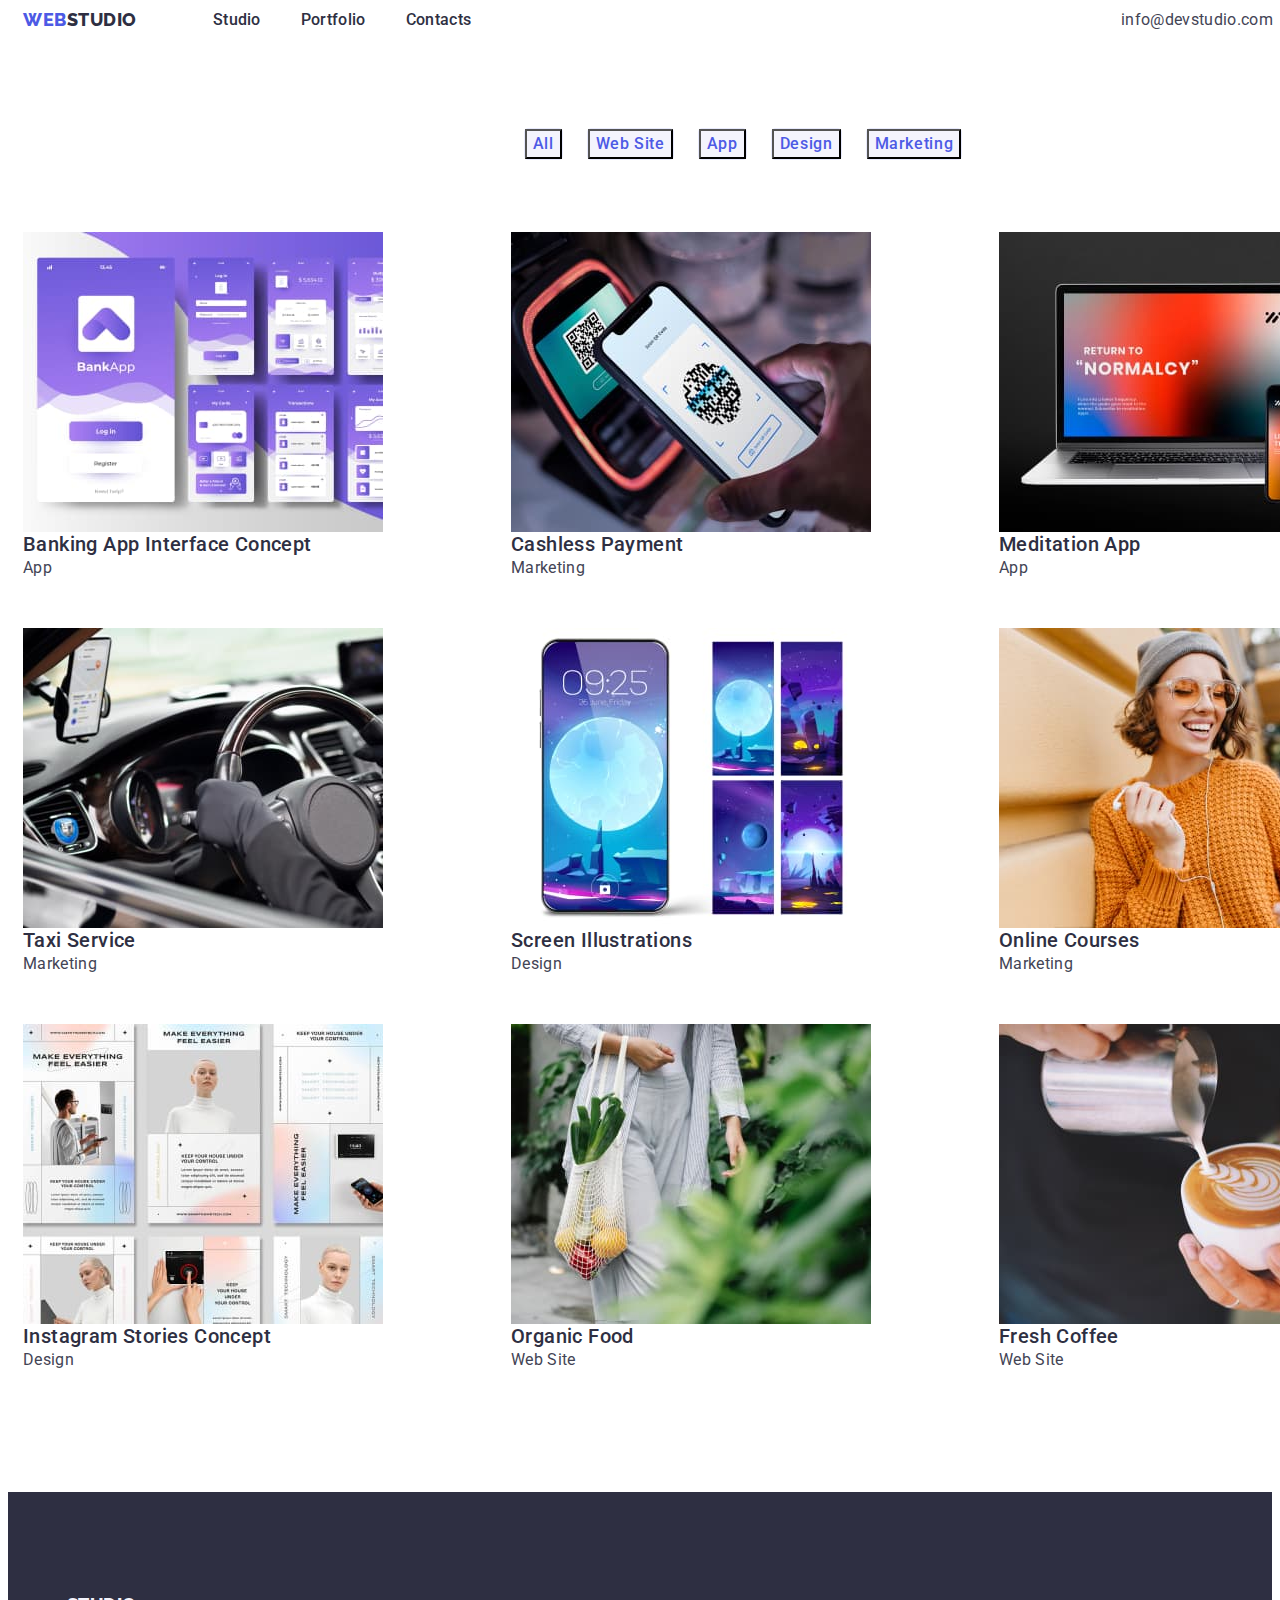
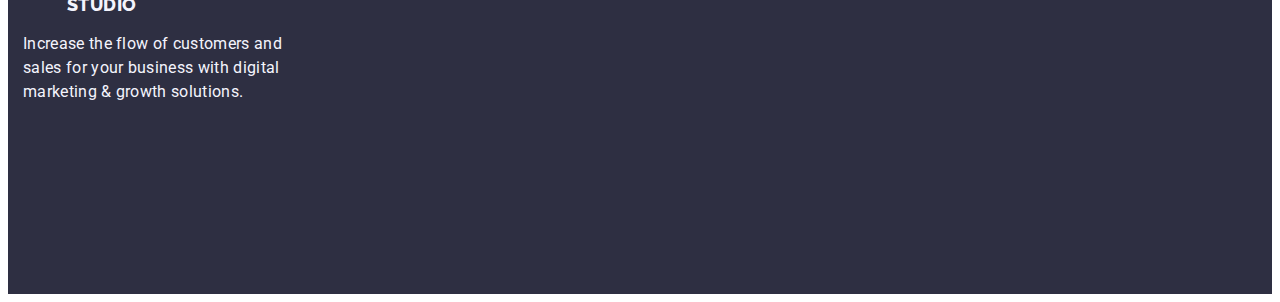
==== portfolio.html @ 1b8e26da "hw-3" ====
<!DOCTYPE html>
<html lang="en">
<head>
    <meta charset="UTF-8">
    <meta http-equiv="X-UA-Compatible" content="IE=edge">
    <meta name="viewport" content="width=device-width, initial-scale=1.0">
    <title>Document</title>
    <link rel="preconnect" href="https://fonts.googleapis.com">
<link rel="preconnect" href="https://fonts.gstatic.com" crossorigin>
<link href="https://fonts.googleapis.com/css2?family=Raleway:wght@800&family=Roboto:wght@400;500;700&display=swap" rel="stylesheet">
<link rel="stylesheet" href="https://cdnjs.cloudflare.com/ajax/libs/modern-normalize/2.0.0/modern-normalize.min.css" integrity="sha512-4xo8blKMVCiXpTaLzQSLSw3KFOVPWhm/TRtuPVc4WG6kUgjH6J03IBuG7JZPkcWMxJ5huwaBpOpnwYElP/m6wg==" crossorigin="anonymous" referrerpolicy="no-referrer" />

    <link rel="stylesheet" href="./css/style.css">
    
</head>

<body>
    <header class="header">
        <div class="container header-container">
        <nav class="header-nav list">
        <a class="logo-web link header-logo" href="./index.html">Web <span class="logo-studio link">Studio</span></a>
        <ul class="nav-list list link">
            <li><a class="header-link link" href="./index.html">Studio</a></li>
            <li><a class="header-link link" href="./portfolio.html">Portfolio</a></li>
            <li><a class="header-link link" href="">Contacts</a></li>
        </ul>
    </nav>
        <address class="header-adress">
            <ul class="adress-list list">
           <li> <a class="adress-item link" href="mailto:info@devstudio.com" target="_blank">info@devstudio.com</a> </li> 
           <li> <a class="adress-item link" href="tel:+110001111111">+11 (000) 111-11-11</a> </li>
        </ul>
        </address>
    </div>
    </header>
    <main>
        <section class="hero-portfolio list">
            <div class="container">
            <h1 hidden>Our App</h1>
          <ul class="btn-list list">
            <li class="btn-item">
                <button type="button" class="btn-panel">All</button>
            </li>
            <li class="btn-item">
                <button type="button" class="btn-panel">Web Site</button>
            </li>
            <li class="btn-item">
                <button type="button" class="btn-panel">App</button>
            </li>
            <li class="btn-item">
                <button type="button" class="btn-panel">Design</button>
            </li>
            <li class="btn-item">
                <button type="button" class="btn-panel">Marketing</button>
            </li>
          </ul>
          <ul class="image-list list">
            <li class="image-item list link"> <a href="" class="panel-list link"><img src="./images/1img.jpg" alt="banking-app" width="360" height="300" > <h2 class="image-title">Banking App Interface Concept</h2><p class="imge-paragraph">App</p></a>     
            </li>
            <li class="image-item list link"> <a href="" class="panel-list link"><img src="./images/2img.jpg" alt="cashless-payment" width="360" height="300"><h2 class="image-title">Cashless Payment</h2><p class="imge-paragraph">Marketing</p></a>

            </li>
            <li class="image-item list">  <a href="" class="panel-list link"><img src="./images/3img.jpg" alt="meditation-app" width="360" height="300"><h2 class="image-title">Meditation App</h2><p class="imge-paragraph">App</p></a>

            </li>
            <li class="image-item list"> <a href="" class="panel-list link"><img src="./images/4img.jpg" alt="taxi-service" width="360" height="300"><h2 class="image-title">Taxi Service</h2><p class="imge-paragraph">Marketing</p></a>
                  
            </li>
            <li class="image-item list"> <a href="" class="panel-list link"><img src="./images/5img.jpg" alt="screen-ilustration" width="360" height="300"><h2 class="image-title">Screen Illustrations</h2><p class="imge-paragraph">Design</p></a>
                
            </li>
            <li class="image-item list"> <a href="" class="panel-list link"><img src="./images/6img.jpg" alt="online-courses" width="360" height="300"><h2 class="image-title">Online Courses</h2><p class="imge-paragraph">Marketing</p></a>
               
            </li>
            <li class="image-item list"> <a href="" class="panel-list link"><img src="./images/7img.jpg" alt="instagram-stories" width="360" height="300"><h2 class="image-title">Instagram Stories Concept</h2><p class="imge-paragraph">Design</p></a>
                
            </li>
            <li class="image-item list"> <a href="" class="panel-list link"><img src="./images/8img.jpg" alt="organic-food" width="360" height="300"><h2 class="image-title">Organic Food</h2><p class="imge-paragraph">Web Site</p></a>
                 
            </li>
            <li class="image-item list"> <a href="" class="panel-list link"><img src="./images/9img.jpg" alt="fresh-coffee" width="360" height="300"><h2 class="image-title">Fresh Coffee</h2><p class="imge-paragraph">Web Site</p></a>
                
            </li>
          </ul>
        </div>
        </section>
    </main>
    <footer class="footer">
        <div class="container"> 
        <a class="footer-logo-web link" href="./index.html">Web <span class="footer-logo-studio link">Studio</span></a>
        <p class="footer-text">Increase the flow of customers and sales for your business with digital marketing & growth solutions.</p>
    </div>
    </footer>
</body>
</html>
---- css/style.css ----
:root {
    --title-color: #2E2F42;
    --paragraph-color: #434455;
    --btn-: pointer;
    --btn-color: #4d5ae5;
    --hover-color: #404bbf;
    --background-title-color: #F4F4F;
    --background-color: #FFFFFF;
    --text-color: #f4f4fd;
}

*{
    box-sizing: border-box  ;
}

body {
    font-family: 'Roboto',  sans-serif;
    color: var(--paragraph-color);
    background-color: var(--background-color);
}

.link {
    text-decoration: none;
}
 
.list {
    list-style: none;
}

.container {
    width: 1470px;
    padding-left: 15px;
    padding-right: 15px;
    margin: 0 auto;
}

p, h1, h2, h3, h4, h5, h6 {
    margin: 0;
}

ul, ol {
    margin: 0;
    padding: 0;
}

img {
    display: block;
}

       /*------logo-------*/
.logo-web {
    font-family: 'Raleway', sans-serif;
font-style: normal;
font-weight: 800;
font-size: 18px;
line-height: 1.17;
display: flex;
align-items: center;
letter-spacing: 0.03em;
text-transform: uppercase;
color: var(--btn-color);
}


.logo-studio {
    font-family: 'Raleway', sans-serif;
font-style: normal;
font-weight: 800;
font-size: 18px;
line-height: 1.17;
display: flex;
align-items: center;
letter-spacing: 0.03em;
text-transform: uppercase;
color: var(--title-color);
}
     
/*-----------------navigation------------*/
.header-container{
   display: flex;
   align-items: center;
}

.header-logo{
    margin-right: 76px;
}


.header-nav {
   display: flex;
   align-items: center;
}

.header-link:hover {
    color: var(--hover-color);
}

.header-link:focus {
    color: var(--hover-color);
}

.nav-list {
    display: flex;
    gap: 40px;
}

.header-link {
    font-weight: 500;
font-size: 16px;
line-height: 1.5;
letter-spacing: 0.02em;
color: var(--title-color);
}

.header-adress {
    margin-left: auto;
    font-style: normal
    
}

.adress-list {
    display: flex;
    gap: 40px;
}

.adress-item {
    font-family: 'Roboto';
    font-style: normal;
    font-size: 16px;
    line-height: 1.5;
    letter-spacing: 0.02em;
    color: var(--paragraph-color);
}

.adress-item:hover {
    color: var(--hover-color);
}

.adress-item:focus {
    color: var(--hover-color);
}


/*--------------------------HERO----------------------*/
.hero {
    
}

.hero-container{
    display: flex;
}

.hero-wraper {
    background-color: var(--title-color);
    padding: 188px 472px;  
    flex-grow: 1;
    margin: 0 auto;
}

.hero-title {
    font-size: 56px;
line-height: 1.07;
letter-spacing: 0.02em;
text-align: center;
color: var(--background-color);
margin-bottom: 48px;
}

.hero-btn {
    font-family: 'Roboto', sans-serif;
font-style: normal;
font-weight: 500;
font-size: 16px;
line-height: 1.5;
align-items: center;
letter-spacing: 0.04em;
color: var(--background-color);
background-color: var(--btn-color);
cursor: pointer;
}

.hero-btn:hover {
    background-color: var(--hover-color);
}

.hero-btn:focus {
    background-color: var(--hover-color);  
}

/*--------------------About---------------------------*/
.about {
    padding-top: 120px  ;
}

.about-container{
    display: flex;
}

.about-list {
    display: flex;
    gap: 24px;
}

.about-item {
    
}

.about-title {
    font-weight: 500;
font-size: 20px;
line-height: 1.2;
letter-spacing: 0.02em;
color: var(--title-color);
}

.about-paragraph {
    font-size: 16px;
line-height: 1.5;
letter-spacing: 0.02em;
color: var(--paragraph-color);
max-width: 264px;
}
/*--------------------Info---------------------------*/
.info {
   padding-bottom: 120px;
}

.info-container {
}

.info-title {
    font-size: 36px;
line-height: 1.11;
text-align: center;
letter-spacing: 0.02em;
text-transform: capitalize;
color: var(--title-color);
margin-top: 120px;
}

.info-list {
    display: flex;
    gap: 24px;
    justify-content: center;
}

.info-item {
   margin-top: 72px;
    width: calc((100% - 48px) / 3);
}
/*--------------------Team---------------------------*/
.team {
   background-color: var(--background-color);
   padding-top:120px;
   padding-bottom: 120px;
}

.team-title {
    font-size: 36px;
line-height: 1.11;
text-align: center;
letter-spacing: 0.02em;
text-transform: capitalize;
color: var(--title-color);
margin-bottom: 72px;
}

.team-card {

}

.team-list {
    display: flex;
    gap: 24px;
    justify-content: center;
}

.team-item {
    background-color: var(--background-color);
    margin-top: 72px;
    width: calc((100% - 72px) / 4);
}

.team-name {
    font-weight: 500;
font-size: 20px;
line-height: 1.2;
letter-spacing: 0.02em;
color: var(--title-color);
}

.team-profesion {
    font-size: 16px;
line-height: 1.5;
letter-spacing: 0.02em;
color: var(--paragraph-color);
}

/*--------------------footer---------------------------*/
.footer {
    background: var(--title-color);
    padding-top: 101.5px;
    padding-bottom: 189.5px;
}

.footer-logo-web {
    font-family: 'Raleway', sans-serif;
font-style: normal;
font-weight: 800;
font-size: 18px;
line-height: 1.17;
display: flex;
align-items: center;
letter-spacing: 0.03em;
text-transform: uppercase;
color: var(--title-color);
}

.footer-logo-studio {
    font-family: 'Raleway', sans-serif;
font-style: normal;
font-weight: 800;
font-size: 18px;
line-height: 1.17;
display: flex;
align-items: center;
letter-spacing: 0.03em;
text-transform: uppercase;
color: var(--text-color);

}

.footer-text {
    font-size: 16px;
line-height: 1.5;
letter-spacing: 0.02em;
color: var(--text-color);
margin-top: 17.5px;
max-width: 264px;
}



/*-------Portfolio------------*/

.header-portfolio {
    font-weight: 500;
font-size: 16px;
line-height: 1.5;
letter-spacing: 0.02em;
color: var(--title-color);
}

.navigation-portfolio {
    list-style: none;
}





/*---------Btns--------*/


.hero-portfolio {
   list-style: none;
   padding-top: 96px;
   padding-bottom: 120px;
}

.btn-list {
    display: flex;
    justify-content: center;
    gap: 24px;
}

.btn-item {
    font-family: 'Roboto', sans-serif;
    font-style: normal;
    font-weight: 500;
    font-size: 16px;
    line-height: 1.5;
    display: flex;
    align-items: center;
    text-align: center;
    letter-spacing: 0.04em;
    color: var(--btn-color);
    cursor: pointer;
    border: 1px solid #E7E9FC;
    border-radius: 4px;
}

.btn-panel {
    font-family: 'Roboto', sans-serif;
    font-style: normal;
    font-weight: 500;
    font-size: 16px;
    line-height: 1.5;
    display: flex;
    align-items: center;
    text-align: center;
    letter-spacing: 0.04em;
    color: var(--btn-color);
    background-color:#F4F4FD;
    cursor: pointer;
}

.btn-panel:hover {
    color: var(--background-color);
    background-color:  #404BBF;
}

.btn-panel:focus {
    color: var(--background-color);
    background-color:  var(--hover-color); 
}

/*---------Images--------*/
.hero-image {
}

.image-list {
    display: flex;
    margin-top: 72px;
    list-style: none;
    flex-wrap: wrap;
    gap: 48px 24px ;
    justify-content: center;
}

.panel-list {
  
}

.link-image {
    text-decoration: none
}

.image-item {
    width: calc((100% - 48px) / 3);
    text-decoration: none
    
}

.image-title {
    font-weight: 500;
font-size: 20px;
line-height: 1.2;
letter-spacing: 0.02em;
color: var(--title-color);
}

.imge-paragraph {
    font-size: 16px;
line-height: 1.5;
letter-spacing: 0.02em;
color: var(--paragraph-color);
}
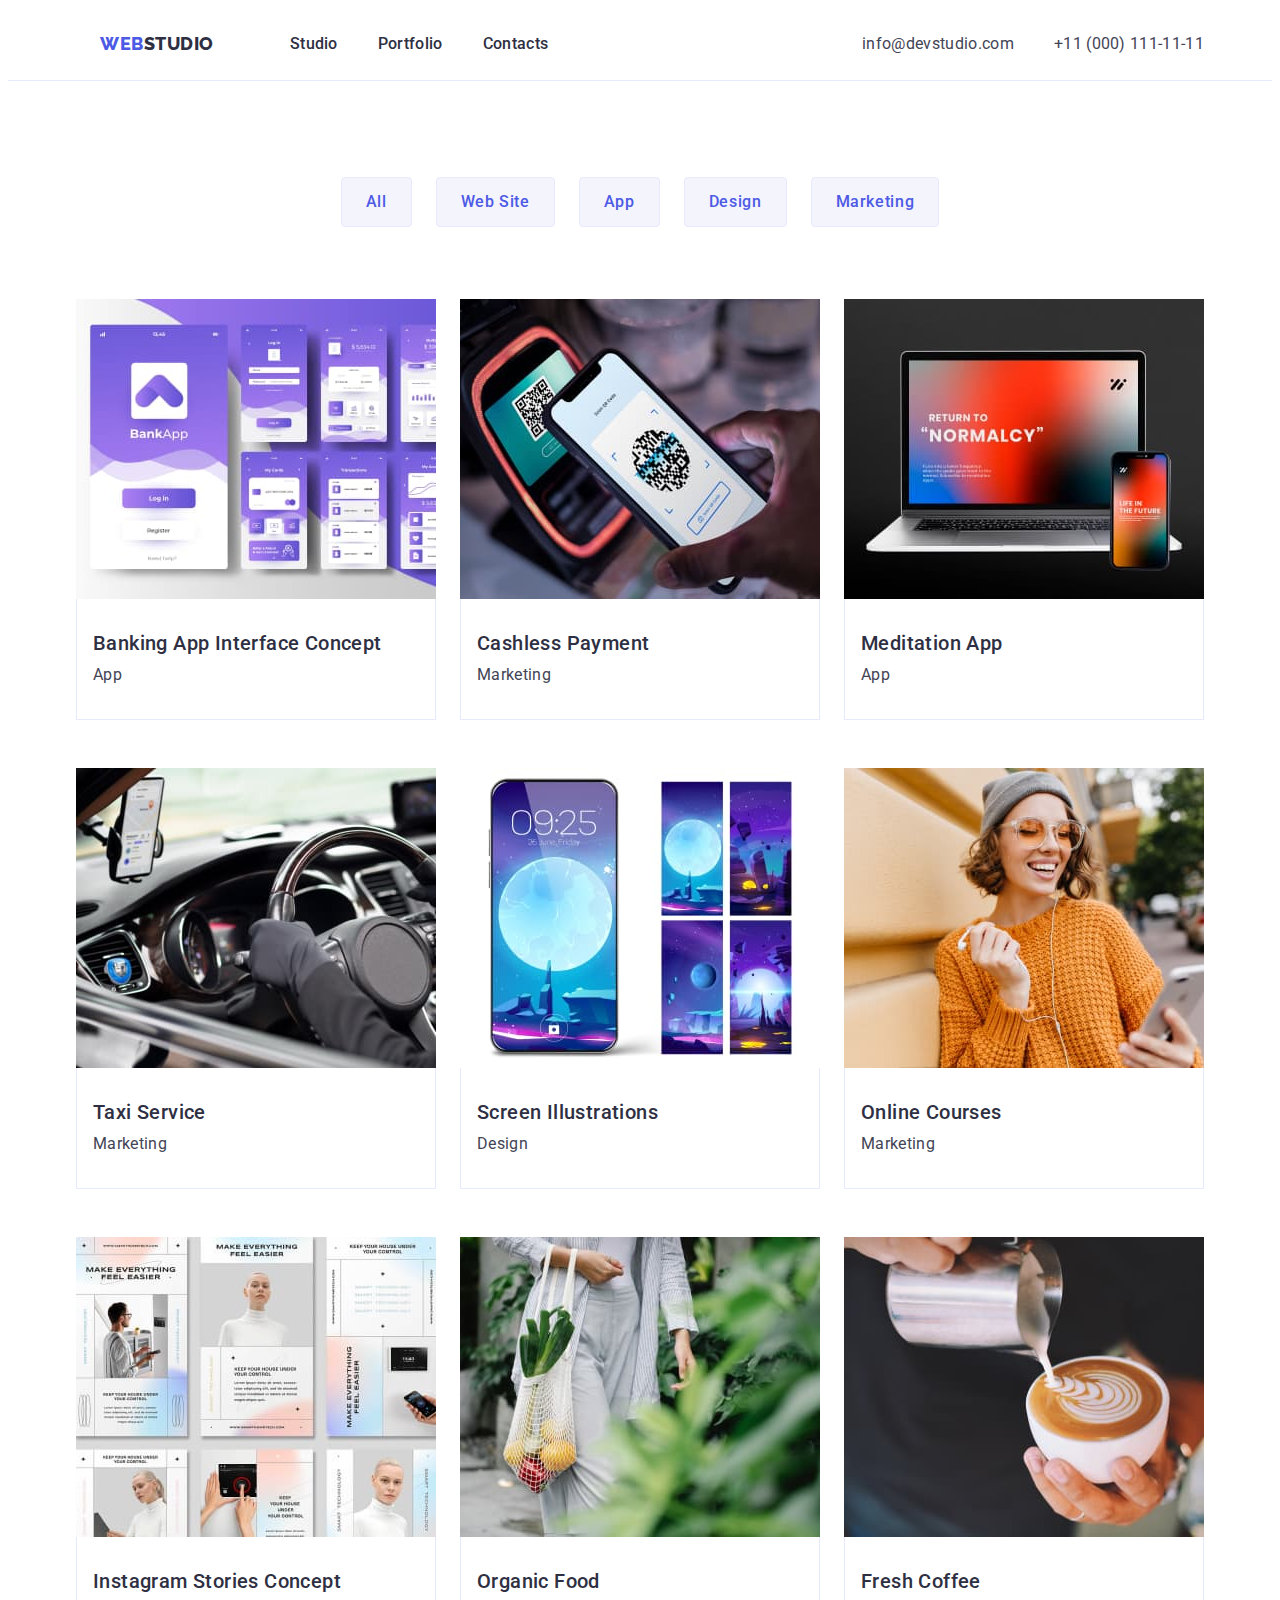
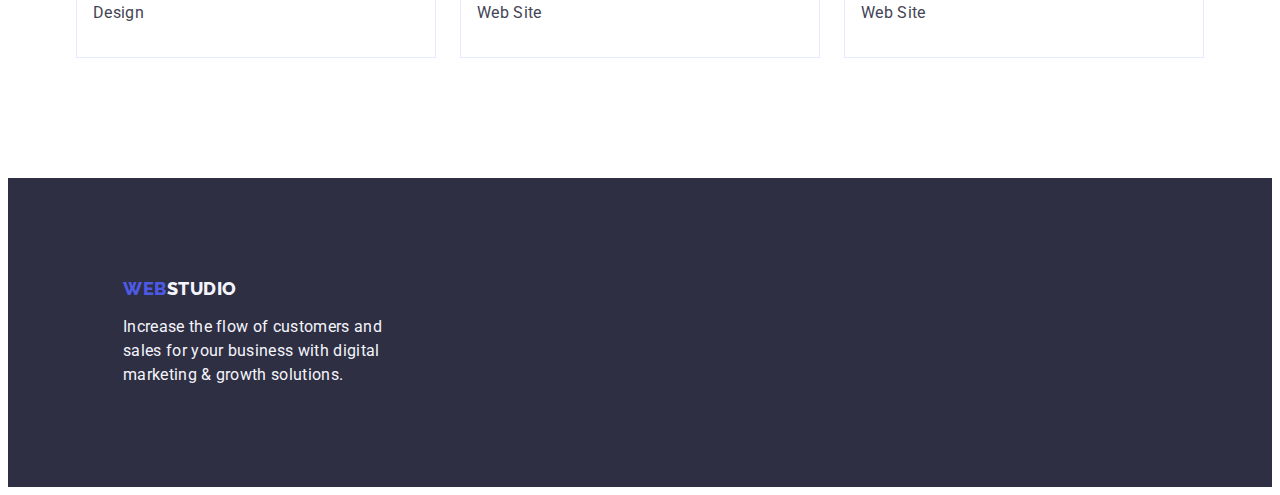
==== commit 899a593b: "hw-2" ====
--- a/portfolio.html
+++ b/portfolio.html
@@ -18,7 +18,7 @@
     <header class="header">
         <div class="container header-container">
         <nav class="header-nav list">
-        <a class="logo-web link header-logo" href="./index.html">Web <span class="logo-studio link">Studio</span></a>
+        <a class="logo-web link header-logo" href="./index.html">Web<span class="logo-studio link">Studio</span></a>
         <ul class="nav-list list link">
             <li><a class="header-link link" href="./index.html">Studio</a></li>
             <li><a class="header-link link" href="./portfolio.html">Portfolio</a></li>
@@ -55,30 +55,30 @@
             </li>
           </ul>
           <ul class="image-list list">
-            <li class="image-item list link"> <a href="" class="panel-list link"><img src="./images/1img.jpg" alt="banking-app" width="360" height="300" > <h2 class="image-title">Banking App Interface Concept</h2><p class="imge-paragraph">App</p></a>     
+            <li class="image-item list link"> <a href="" class="panel-list link"><img src="./images/1img.jpg" alt="banking-app" width="360" height="300" > <div class="image-card"><h2 class="image-title">Banking App Interface Concept</h2><p class="imge-paragraph">App</p></div></a>     
             </li>
-            <li class="image-item list link"> <a href="" class="panel-list link"><img src="./images/2img.jpg" alt="cashless-payment" width="360" height="300"><h2 class="image-title">Cashless Payment</h2><p class="imge-paragraph">Marketing</p></a>
+            <li class="image-item list link"> <a href="" class="panel-list link"><img src="./images/2img.jpg" alt="cashless-payment" width="360" height="300"><div class="image-card"><h2 class="image-title">Cashless Payment</h2><p class="imge-paragraph">Marketing</p></div></a>
 
             </li>
-            <li class="image-item list">  <a href="" class="panel-list link"><img src="./images/3img.jpg" alt="meditation-app" width="360" height="300"><h2 class="image-title">Meditation App</h2><p class="imge-paragraph">App</p></a>
+            <li class="image-item list">  <a href="" class="panel-list link"><img src="./images/3img.jpg" alt="meditation-app" width="360" height="300"><div class="image-card"><h2 class="image-title">Meditation App</h2><p class="imge-paragraph">App</p></div></a>
 
             </li>
-            <li class="image-item list"> <a href="" class="panel-list link"><img src="./images/4img.jpg" alt="taxi-service" width="360" height="300"><h2 class="image-title">Taxi Service</h2><p class="imge-paragraph">Marketing</p></a>
+            <li class="image-item list"> <a href="" class="panel-list link"><img src="./images/4img.jpg" alt="taxi-service" width="360" height="300"><div class="image-card"><h2 class="image-title">Taxi Service</h2><p class="imge-paragraph">Marketing</p></div></a>
                   
             </li>
-            <li class="image-item list"> <a href="" class="panel-list link"><img src="./images/5img.jpg" alt="screen-ilustration" width="360" height="300"><h2 class="image-title">Screen Illustrations</h2><p class="imge-paragraph">Design</p></a>
+            <li class="image-item list"> <a href="" class="panel-list link"><img src="./images/5img.jpg" alt="screen-ilustration" width="360" height="300"><div class="image-card"><h2 class="image-title">Screen Illustrations</h2><p class="imge-paragraph">Design</p></div></a>
                 
             </li>
-            <li class="image-item list"> <a href="" class="panel-list link"><img src="./images/6img.jpg" alt="online-courses" width="360" height="300"><h2 class="image-title">Online Courses</h2><p class="imge-paragraph">Marketing</p></a>
+            <li class="image-item list"> <a href="" class="panel-list link"><img src="./images/6img.jpg" alt="online-courses" width="360" height="300"><div class="image-card"><h2 class="image-title">Online Courses</h2><p class="imge-paragraph">Marketing</p></div></a>
                
             </li>
-            <li class="image-item list"> <a href="" class="panel-list link"><img src="./images/7img.jpg" alt="instagram-stories" width="360" height="300"><h2 class="image-title">Instagram Stories Concept</h2><p class="imge-paragraph">Design</p></a>
+            <li class="image-item list"> <a href="" class="panel-list link"><img src="./images/7img.jpg" alt="instagram-stories" width="360" height="300"><div class="image-card"><h2 class="image-title">Instagram Stories Concept</h2><p class="imge-paragraph">Design</p></div></a>
                 
             </li>
-            <li class="image-item list"> <a href="" class="panel-list link"><img src="./images/8img.jpg" alt="organic-food" width="360" height="300"><h2 class="image-title">Organic Food</h2><p class="imge-paragraph">Web Site</p></a>
+            <li class="image-item list"> <a href="" class="panel-list link"><img src="./images/8img.jpg" alt="organic-food" width="360" height="300"><div class="image-card"><h2 class="image-title">Organic Food</h2><p class="imge-paragraph">Web Site</p></div></a>
                  
             </li>
-            <li class="image-item list"> <a href="" class="panel-list link"><img src="./images/9img.jpg" alt="fresh-coffee" width="360" height="300"><h2 class="image-title">Fresh Coffee</h2><p class="imge-paragraph">Web Site</p></a>
+            <li class="image-item list"> <a href="" class="panel-list link"><img src="./images/9img.jpg" alt="fresh-coffee" width="360" height="300"><div class="image-card"><h2 class="image-title">Fresh Coffee</h2><p class="imge-paragraph">Web Site</p></div></a>
                 
             </li>
           </ul>
@@ -87,7 +87,7 @@
     </main>
     <footer class="footer">
         <div class="container"> 
-        <a class="footer-logo-web link" href="./index.html">Web <span class="footer-logo-studio link">Studio</span></a>
+        <a class="footer-logo-web link" href="./index.html">Web<span class="footer-logo-studio link">Studio</span></a>
         <p class="footer-text">Increase the flow of customers and sales for your business with digital marketing & growth solutions.</p>
     </div>
     </footer>
--- a/css/style.css
+++ b/css/style.css
@@ -28,7 +28,7 @@
 }
 
 .container {
-    width: 1470px;
+    width: 1158px;
     padding-left: 15px;
     padding-right: 15px;
     margin: 0 auto;
@@ -76,6 +76,10 @@
 }
      
 /*-----------------navigation------------*/
+.header {
+    border-bottom: 1px solid #e7e9fc;
+}
+
 .header-container{
    display: flex;
    align-items: center;
@@ -89,6 +93,7 @@
 .header-nav {
    display: flex;
    align-items: center;
+   padding: 24px;
 }
 
 .header-link:hover {
@@ -143,18 +148,20 @@
 
 /*--------------------------HERO----------------------*/
 .hero {
+
+}
+
+.hero-container{
+    display: flex;
     
 }
 
 .hero-container{
-    display: flex;
-}
-
-.hero-wraper {
     background-color: var(--title-color);
-    padding: 188px 472px;  
+    padding: 188px;  
     flex-grow: 1;
     margin: 0 auto;
+    justify-content: center;
 }
 
 .hero-title {
@@ -164,10 +171,15 @@
 text-align: center;
 color: var(--background-color);
 margin-bottom: 48px;
+max-width: 496px;
 }
 
 .hero-btn {
     font-family: 'Roboto', sans-serif;
+    display: block;
+    height: 56px;
+    border: none; 
+    border-radius: 4px;
 font-style: normal;
 font-weight: 500;
 font-size: 16px;
@@ -177,6 +189,8 @@
 color: var(--background-color);
 background-color: var(--btn-color);
 cursor: pointer;
+min-width: 169px;
+align-content: center;
 }
 
 .hero-btn:hover {
@@ -189,11 +203,16 @@
 
 /*--------------------About---------------------------*/
 .about {
-    padding-top: 120px  ;
+     
+}
+
+.title-specials {
+    margin-bottom: 8px;
 }
 
 .about-container{
     display: flex;
+    padding-top: 120px
 }
 
 .about-list {
@@ -235,7 +254,7 @@
 letter-spacing: 0.02em;
 text-transform: capitalize;
 color: var(--title-color);
-margin-top: 120px;
+margin-top: 72px;
 }
 
 .info-list {
@@ -250,7 +269,7 @@
 }
 /*--------------------Team---------------------------*/
 .team {
-   background-color: var(--background-color);
+   background-color: #F4F4FD;
    padding-top:120px;
    padding-bottom: 120px;
 }
@@ -269,6 +288,9 @@
 
 }
 
+.card-wrap {
+    padding: 32px 16px;
+}
 .team-list {
     display: flex;
     gap: 24px;
@@ -279,6 +301,7 @@
     background-color: var(--background-color);
     margin-top: 72px;
     width: calc((100% - 72px) / 4);
+    border-radius: 0px 0px 4px 4px;
 }
 
 .team-name {
@@ -287,6 +310,7 @@
 line-height: 1.2;
 letter-spacing: 0.02em;
 color: var(--title-color);
+text-align: center;
 }
 
 .team-profesion {
@@ -294,13 +318,13 @@
 line-height: 1.5;
 letter-spacing: 0.02em;
 color: var(--paragraph-color);
+text-align: center;
 }
 
 /*--------------------footer---------------------------*/
 .footer {
     background: var(--title-color);
-    padding-top: 101.5px;
-    padding-bottom: 189.5px;
+    padding: 100px;
 }
 
 .footer-logo-web {
@@ -313,7 +337,8 @@
 align-items: center;
 letter-spacing: 0.03em;
 text-transform: uppercase;
-color: var(--title-color);
+color: var(--btn-color);
+display: inline-block;
 }
 
 .footer-logo-studio {
@@ -327,7 +352,7 @@
 letter-spacing: 0.03em;
 text-transform: uppercase;
 color: var(--text-color);
-
+display: inline-block;
 }
 
 .footer-text {
@@ -335,7 +360,7 @@
 line-height: 1.5;
 letter-spacing: 0.02em;
 color: var(--text-color);
-margin-top: 17.5px;
+margin-top: 16px;
 max-width: 264px;
 }
 
@@ -372,11 +397,13 @@
     display: flex;
     justify-content: center;
     gap: 24px;
+    margin-bottom: 72px;
 }
 
 .btn-item {
     font-family: 'Roboto', sans-serif;
     font-style: normal;
+    border: none; 
     font-weight: 500;
     font-size: 16px;
     line-height: 1.5;
@@ -386,8 +413,6 @@
     letter-spacing: 0.04em;
     color: var(--btn-color);
     cursor: pointer;
-    border: 1px solid #E7E9FC;
-    border-radius: 4px;
 }
 
 .btn-panel {
@@ -403,20 +428,31 @@
     color: var(--btn-color);
     background-color:#F4F4FD;
     cursor: pointer;
+    padding: 12px 24px;
+    border: 1px solid #E7E9FC;
+    border-radius: 4px;
 }
 
 .btn-panel:hover {
     color: var(--background-color);
     background-color:  #404BBF;
+    border: 1px solid transparent;
 }
 
 .btn-panel:focus {
     color: var(--background-color);
     background-color:  var(--hover-color); 
+    border: 1px solid transparent;
 }
 
 /*---------Images--------*/
 .hero-image {
+}
+
+.image-card {
+    padding: 32px 16px;
+    border: 1px solid #e7e9fc;
+    border-top: none;
 }
 
 .image-list {
@@ -447,7 +483,8 @@
 font-size: 20px;
 line-height: 1.2;
 letter-spacing: 0.02em;
-color: var(--title-color);
+color: var(--title-color); 
+margin-bottom: 8px; 
 }
 
 .imge-paragraph {
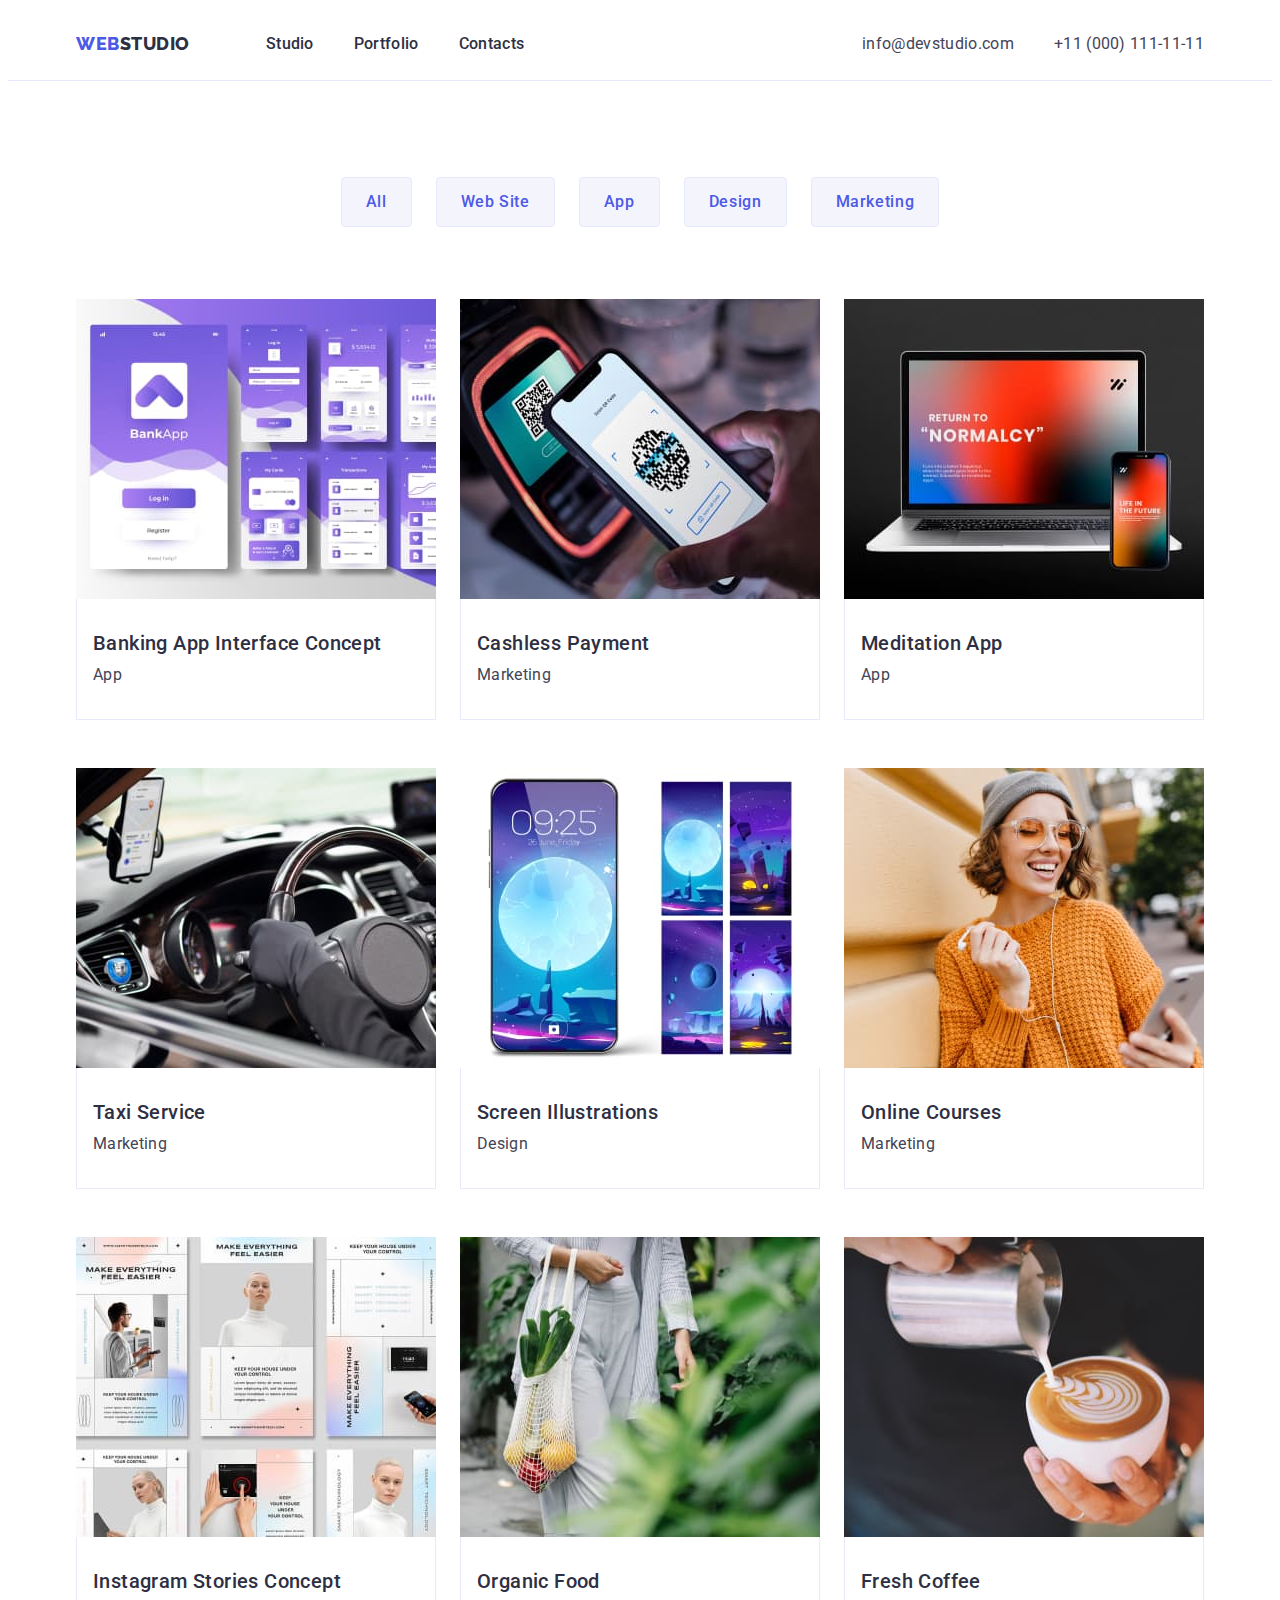
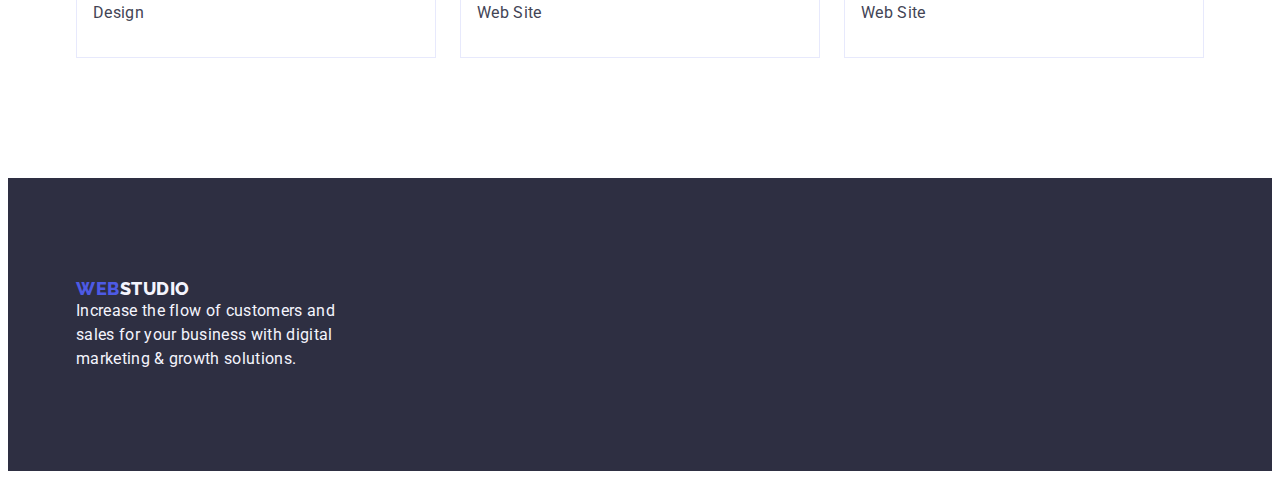
==== commit be456dbf: "hw3" ====
--- a/portfolio.html
+++ b/portfolio.html
@@ -55,7 +55,7 @@
             </li>
           </ul>
           <ul class="image-list list">
-            <li class="image-item list link"> <a href="" class="panel-list link"><img src="./images/1img.jpg" alt="banking-app" width="360" height="300" > <div class="image-card"><h2 class="image-title">Banking App Interface Concept</h2><p class="imge-paragraph">App</p></div></a>     
+            <li class="image-item list link"> <a href="" class="panel-list link"><img src="./images/1img.jpg" alt="banking-app" width="360" height="300" ><div class="image-card"><h2 class="image-title">Banking App Interface Concept</h2><p class="imge-paragraph">App</p></div></a>     
             </li>
             <li class="image-item list link"> <a href="" class="panel-list link"><img src="./images/2img.jpg" alt="cashless-payment" width="360" height="300"><div class="image-card"><h2 class="image-title">Cashless Payment</h2><p class="imge-paragraph">Marketing</p></div></a>
 
--- a/css/style.css
+++ b/css/style.css
@@ -93,7 +93,7 @@
 .header-nav {
    display: flex;
    align-items: center;
-   padding: 24px;
+   padding: 24px 0;
 }
 
 .header-link:hover {
@@ -153,12 +153,14 @@
 
 .hero-container{
     display: flex;
+    flex-direction: column;
+    align-items: center;
     
 }
 
 .hero-container{
     background-color: var(--title-color);
-    padding: 188px;  
+    padding: 188px 0;  
     flex-grow: 1;
     margin: 0 auto;
     justify-content: center;
@@ -203,16 +205,14 @@
 
 /*--------------------About---------------------------*/
 .about {
-     
+    padding: 120px;
 }
 
 .title-specials {
-    margin-bottom: 8px;
 }
 
 .about-container{
     display: flex;
-    padding-top: 120px
 }
 
 .about-list {
@@ -230,6 +230,7 @@
 line-height: 1.2;
 letter-spacing: 0.02em;
 color: var(--title-color);
+margin-bottom: 8px;
 }
 
 .about-paragraph {
@@ -254,7 +255,7 @@
 letter-spacing: 0.02em;
 text-transform: capitalize;
 color: var(--title-color);
-margin-top: 72px;
+margin-bottom: 72px;
 }
 
 .info-list {
@@ -264,7 +265,6 @@
 }
 
 .info-item {
-   margin-top: 72px;
     width: calc((100% - 48px) / 3);
 }
 /*--------------------Team---------------------------*/
@@ -282,6 +282,7 @@
 text-transform: capitalize;
 color: var(--title-color);
 margin-bottom: 72px;
+
 }
 
 .team-card {
@@ -311,6 +312,7 @@
 letter-spacing: 0.02em;
 color: var(--title-color);
 text-align: center;
+margin-bottom: 8px;
 }
 
 .team-profesion {
@@ -324,7 +326,7 @@
 /*--------------------footer---------------------------*/
 .footer {
     background: var(--title-color);
-    padding: 100px;
+    padding: 100px 0;
 }
 
 .footer-logo-web {
@@ -355,12 +357,15 @@
 display: inline-block;
 }
 
+.footer-logo {
+    margin-bottom: 16px;
+}
+
 .footer-text {
     font-size: 16px;
 line-height: 1.5;
 letter-spacing: 0.02em;
 color: var(--text-color);
-margin-top: 16px;
 max-width: 264px;
 }
 
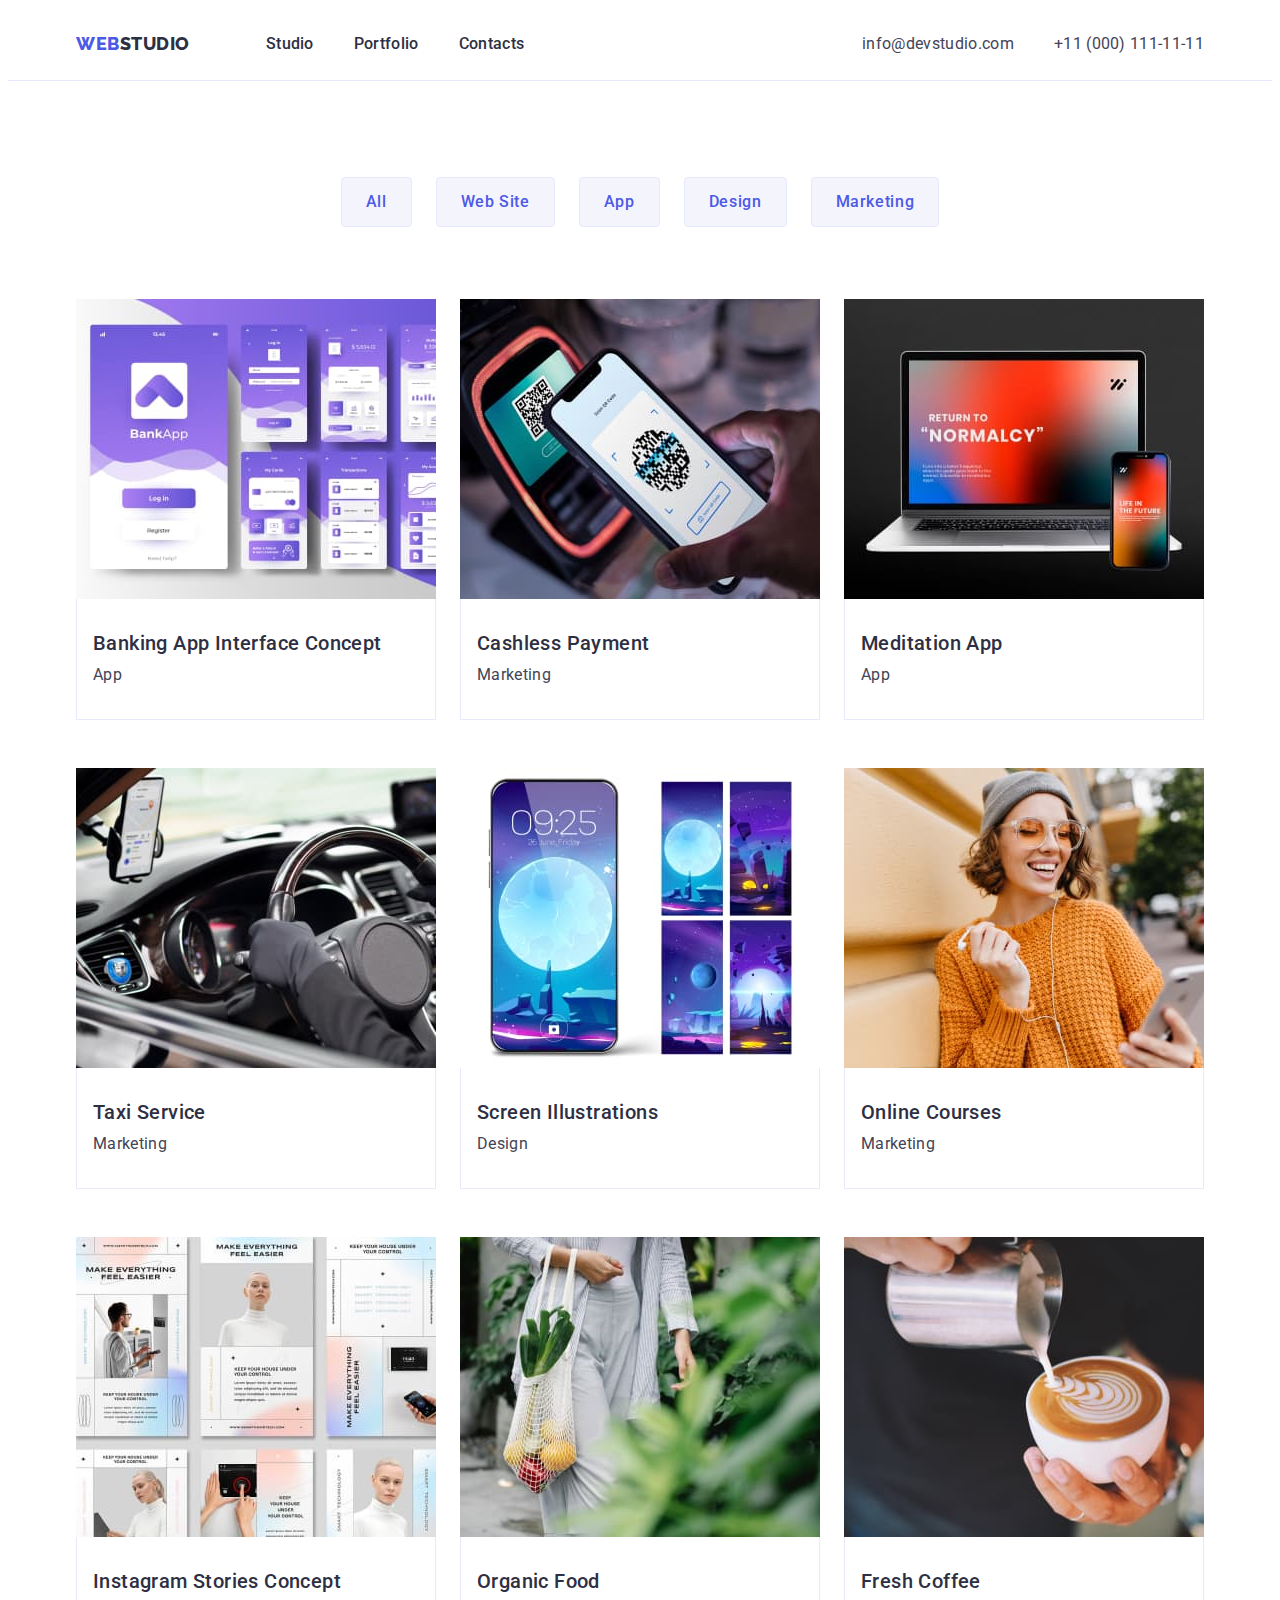
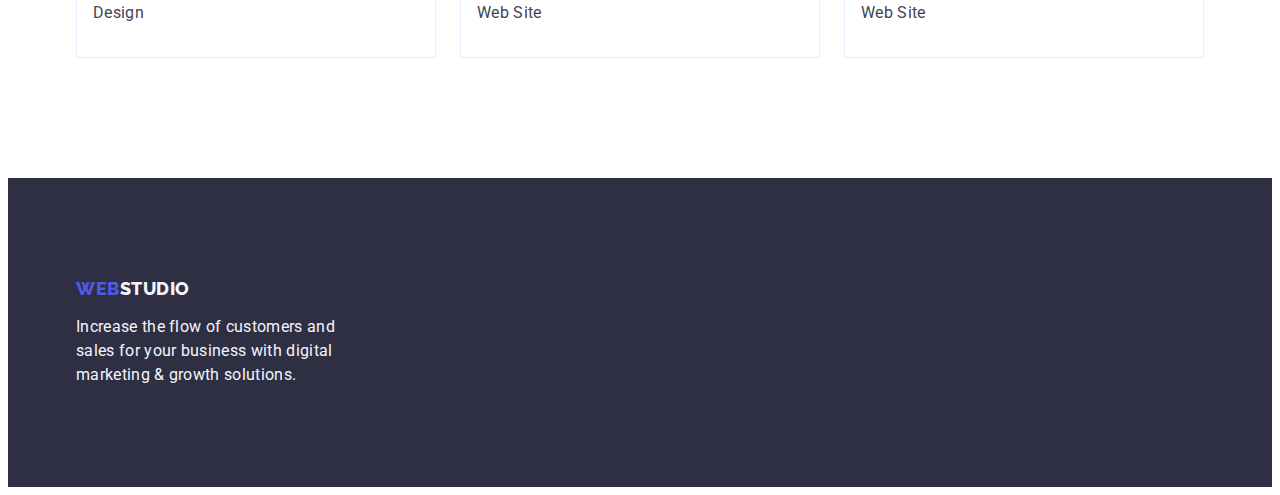
==== commit fa549883: "hw3--" ====
--- a/portfolio.html
+++ b/portfolio.html
@@ -87,7 +87,7 @@
     </main>
     <footer class="footer">
         <div class="container"> 
-        <a class="footer-logo-web link" href="./index.html">Web<span class="footer-logo-studio link">Studio</span></a>
+        <a class="footer-logo-web link footer-logo" href="./index.html">Web<span class="footer-logo-studio link">Studio</span></a>
         <p class="footer-text">Increase the flow of customers and sales for your business with digital marketing & growth solutions.</p>
     </div>
     </footer>
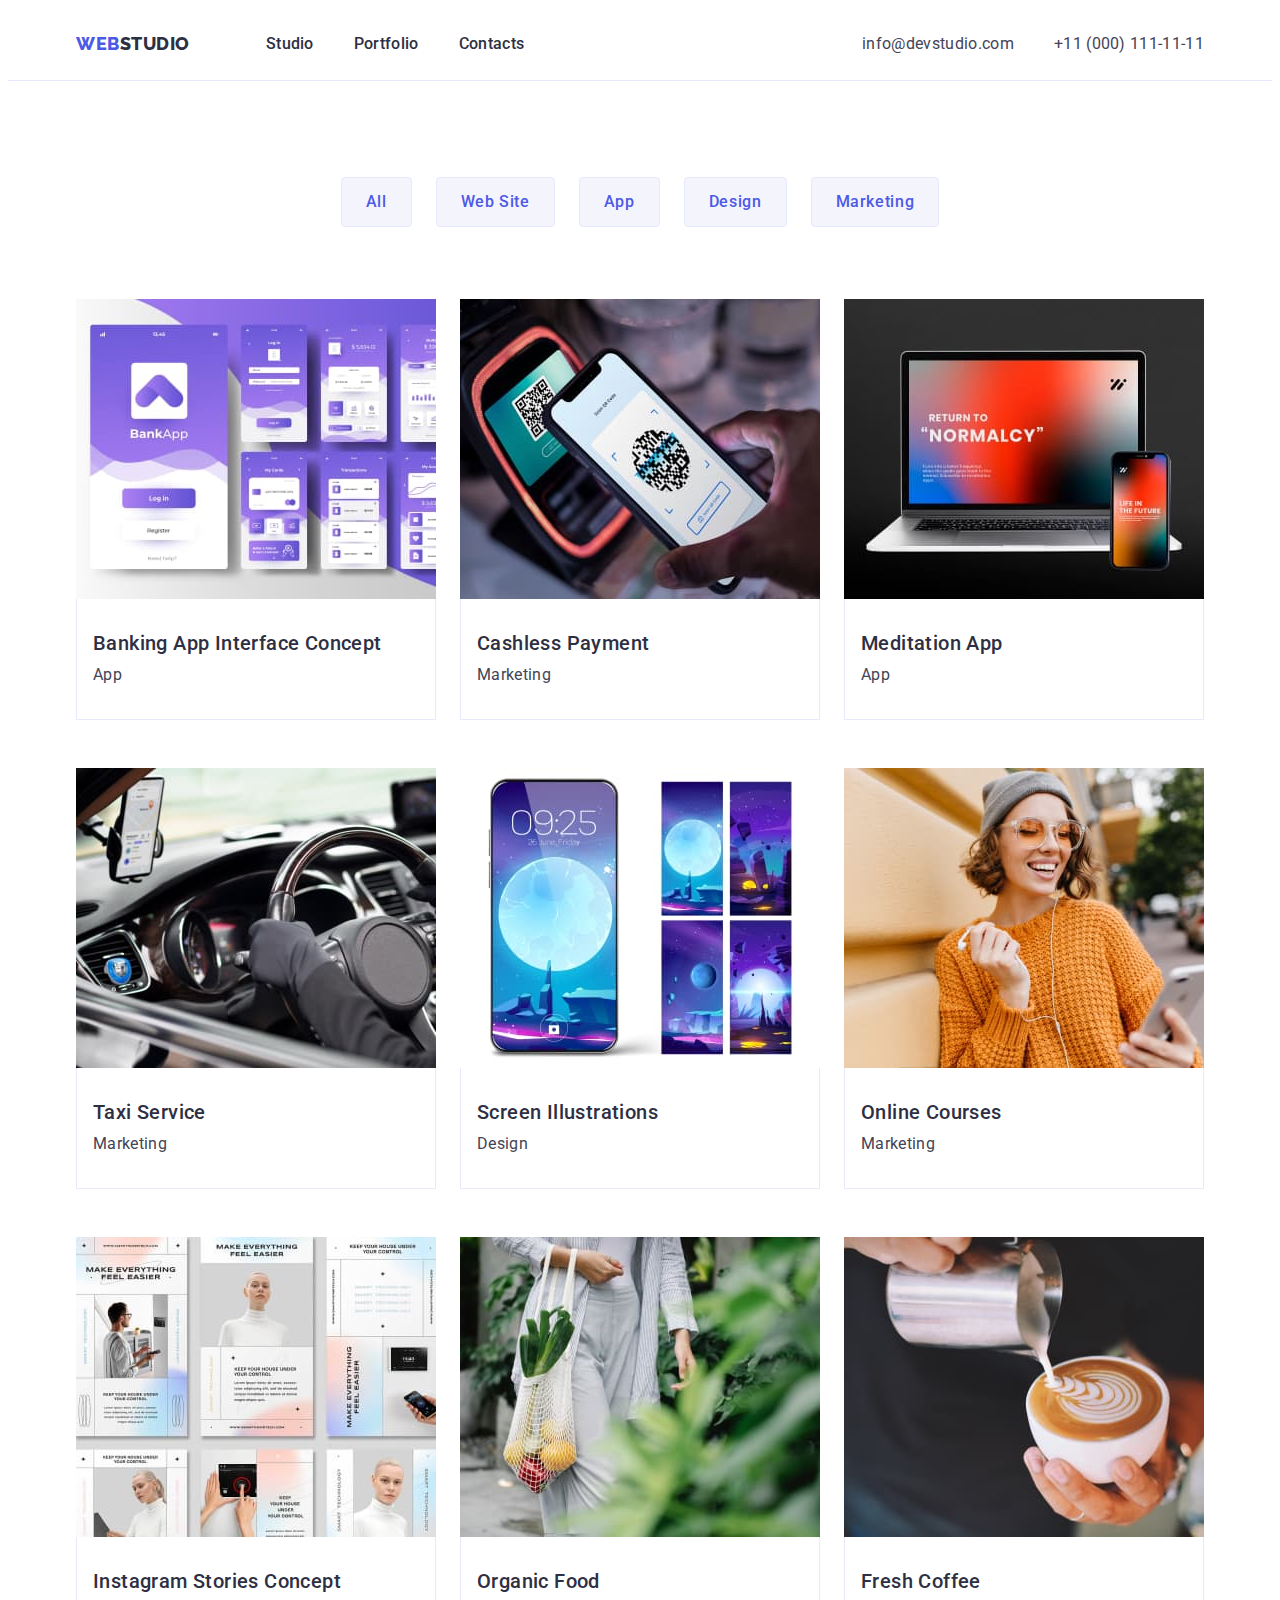
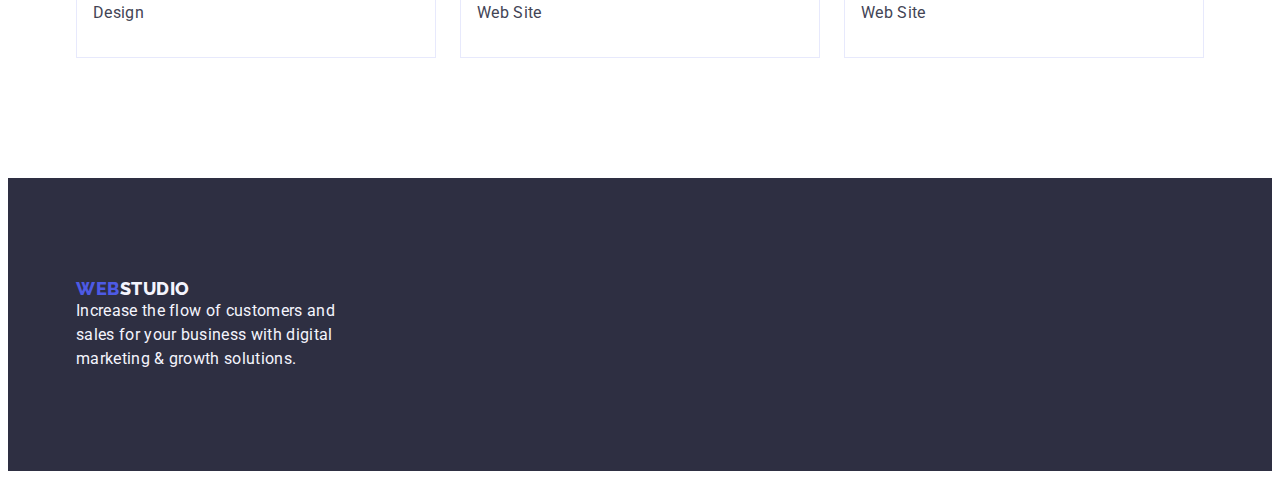
==== commit f875b360: "hw-3-reworked" ====
--- a/portfolio.html
+++ b/portfolio.html
@@ -18,7 +18,7 @@
     <header class="header">
         <div class="container header-container">
         <nav class="header-nav list">
-        <a class="logo-web link header-logo" href="./index.html">Web<span class="logo-studio link">Studio</span></a>
+            <a class="header-logo link header-logo-style" href="./index.html">Web<span class="header-logo-color">Studio</span></a>
         <ul class="nav-list list link">
             <li><a class="header-link link" href="./index.html">Studio</a></li>
             <li><a class="header-link link" href="./portfolio.html">Portfolio</a></li>
@@ -60,25 +60,25 @@
             <li class="image-item list link"> <a href="" class="panel-list link"><img src="./images/2img.jpg" alt="cashless-payment" width="360" height="300"><div class="image-card"><h2 class="image-title">Cashless Payment</h2><p class="imge-paragraph">Marketing</p></div></a>
 
             </li>
-            <li class="image-item list">  <a href="" class="panel-list link"><img src="./images/3img.jpg" alt="meditation-app" width="360" height="300"><div class="image-card"><h2 class="image-title">Meditation App</h2><p class="imge-paragraph">App</p></div></a>
+            <li class="image-item list link">  <a href="" class="panel-list link"><img src="./images/3img.jpg" alt="meditation-app" width="360" height="300"><div class="image-card"><h2 class="image-title">Meditation App</h2><p class="imge-paragraph">App</p></div></a>
 
             </li>
-            <li class="image-item list"> <a href="" class="panel-list link"><img src="./images/4img.jpg" alt="taxi-service" width="360" height="300"><div class="image-card"><h2 class="image-title">Taxi Service</h2><p class="imge-paragraph">Marketing</p></div></a>
+            <li class="image-item list link"> <a href="" class="panel-list link"><img src="./images/4img.jpg" alt="taxi-service" width="360" height="300"><div class="image-card"><h2 class="image-title">Taxi Service</h2><p class="imge-paragraph">Marketing</p></div></a>
                   
             </li>
-            <li class="image-item list"> <a href="" class="panel-list link"><img src="./images/5img.jpg" alt="screen-ilustration" width="360" height="300"><div class="image-card"><h2 class="image-title">Screen Illustrations</h2><p class="imge-paragraph">Design</p></div></a>
+            <li class="image-item list link"> <a href="" class="panel-list link"><img src="./images/5img.jpg" alt="screen-ilustration" width="360" height="300"><div class="image-card"><h2 class="image-title">Screen Illustrations</h2><p class="imge-paragraph">Design</p></div></a>
                 
             </li>
-            <li class="image-item list"> <a href="" class="panel-list link"><img src="./images/6img.jpg" alt="online-courses" width="360" height="300"><div class="image-card"><h2 class="image-title">Online Courses</h2><p class="imge-paragraph">Marketing</p></div></a>
+            <li class="image-item list link"> <a href="" class="panel-list link"><img src="./images/6img.jpg" alt="online-courses" width="360" height="300"><div class="image-card"><h2 class="image-title">Online Courses</h2><p class="imge-paragraph">Marketing</p></div></a>
                
             </li>
-            <li class="image-item list"> <a href="" class="panel-list link"><img src="./images/7img.jpg" alt="instagram-stories" width="360" height="300"><div class="image-card"><h2 class="image-title">Instagram Stories Concept</h2><p class="imge-paragraph">Design</p></div></a>
+            <li class="image-item list link"> <a href="" class="panel-list link"><img src="./images/7img.jpg" alt="instagram-stories" width="360" height="300"><div class="image-card"><h2 class="image-title">Instagram Stories Concept</h2><p class="imge-paragraph">Design</p></div></a>
                 
             </li>
-            <li class="image-item list"> <a href="" class="panel-list link"><img src="./images/8img.jpg" alt="organic-food" width="360" height="300"><div class="image-card"><h2 class="image-title">Organic Food</h2><p class="imge-paragraph">Web Site</p></div></a>
+            <li class="image-item list link"> <a href="" class="panel-list link"><img src="./images/8img.jpg" alt="organic-food" width="360" height="300"><div class="image-card"><h2 class="image-title">Organic Food</h2><p class="imge-paragraph">Web Site</p></div></a>
                  
             </li>
-            <li class="image-item list"> <a href="" class="panel-list link"><img src="./images/9img.jpg" alt="fresh-coffee" width="360" height="300"><div class="image-card"><h2 class="image-title">Fresh Coffee</h2><p class="imge-paragraph">Web Site</p></div></a>
+            <li class="image-item list link"> <a href="" class="panel-list link"><img src="./images/9img.jpg" alt="fresh-coffee" width="360" height="300"><div class="image-card"><h2 class="image-title">Fresh Coffee</h2><p class="imge-paragraph">Web Site</p></div></a>
                 
             </li>
           </ul>
@@ -87,7 +87,7 @@
     </main>
     <footer class="footer">
         <div class="container"> 
-        <a class="footer-logo-web link footer-logo" href="./index.html">Web<span class="footer-logo-studio link">Studio</span></a>
+            <a class="footer-logo link" href="./index.html">Web<span class="logo-color link">Studio</span></a>
         <p class="footer-text">Increase the flow of customers and sales for your business with digital marketing & growth solutions.</p>
     </div>
     </footer>
--- a/css/style.css
+++ b/css/style.css
@@ -47,7 +47,7 @@
     display: block;
 }
 
-       /*------logo-------*/
+ 
 .logo-web {
     font-family: 'Raleway', sans-serif;
 font-style: normal;
@@ -85,7 +85,24 @@
    align-items: center;
 }
 
-.header-logo{
+.header-logo {
+    font-family: 'Raleway', sans-serif;
+font-style: normal;
+font-weight: 800;
+font-size: 18px;
+display: flex;
+line-height: 1.17;
+letter-spacing: 0.03em;
+text-transform: uppercase;
+color: var(--btn-color);
+}
+
+
+.header-logo-color {
+color: var(--title-color);
+}
+
+.header-logo-style{
     margin-right: 76px;
 }
 
@@ -93,7 +110,7 @@
 .header-nav {
    display: flex;
    align-items: center;
-   padding: 24px 0;
+   
 }
 
 .header-link:hover {
@@ -111,10 +128,12 @@
 
 .header-link {
     font-weight: 500;
+    display: flex;
 font-size: 16px;
 line-height: 1.5;
 letter-spacing: 0.02em;
-color: var(--title-color);
+color: var(--title-color);  
+padding: 24px 0 24px;
 }
 
 .header-adress {
@@ -135,6 +154,7 @@
     line-height: 1.5;
     letter-spacing: 0.02em;
     color: var(--paragraph-color);
+    display: flex;
 }
 
 .adress-item:hover {
@@ -148,20 +168,15 @@
 
 /*--------------------------HERO----------------------*/
 .hero {
-
+    background-color: var(--title-color);
+    padding: 188px 0 ; 
 }
 
 .hero-container{
+    background-color: var(--title-color);
     display: flex;
     flex-direction: column;
     align-items: center;
-    
-}
-
-.hero-container{
-    background-color: var(--title-color);
-    padding: 188px 0;  
-    flex-grow: 1;
     margin: 0 auto;
     justify-content: center;
 }
@@ -170,6 +185,7 @@
     font-size: 56px;
 line-height: 1.07;
 letter-spacing: 0.02em;
+display: flex;
 text-align: center;
 color: var(--background-color);
 margin-bottom: 48px;
@@ -205,7 +221,7 @@
 
 /*--------------------About---------------------------*/
 .about {
-    padding: 120px;
+    padding: 120px 0 120px;
 }
 
 .title-specials {
@@ -329,7 +345,7 @@
     padding: 100px 0;
 }
 
-.footer-logo-web {
+.footer-logo {
     font-family: 'Raleway', sans-serif;
 font-style: normal;
 font-weight: 800;
@@ -343,21 +359,11 @@
 display: inline-block;
 }
 
-.footer-logo-studio {
-    font-family: 'Raleway', sans-serif;
-font-style: normal;
-font-weight: 800;
-font-size: 18px;
-line-height: 1.17;
-display: flex;
-align-items: center;
-letter-spacing: 0.03em;
-text-transform: uppercase;
+.logo-color {
 color: var(--text-color);
-display: inline-block;
-}
-
-.footer-logo {
+}
+
+.footer-logo-style {
     margin-bottom: 16px;
 }
 
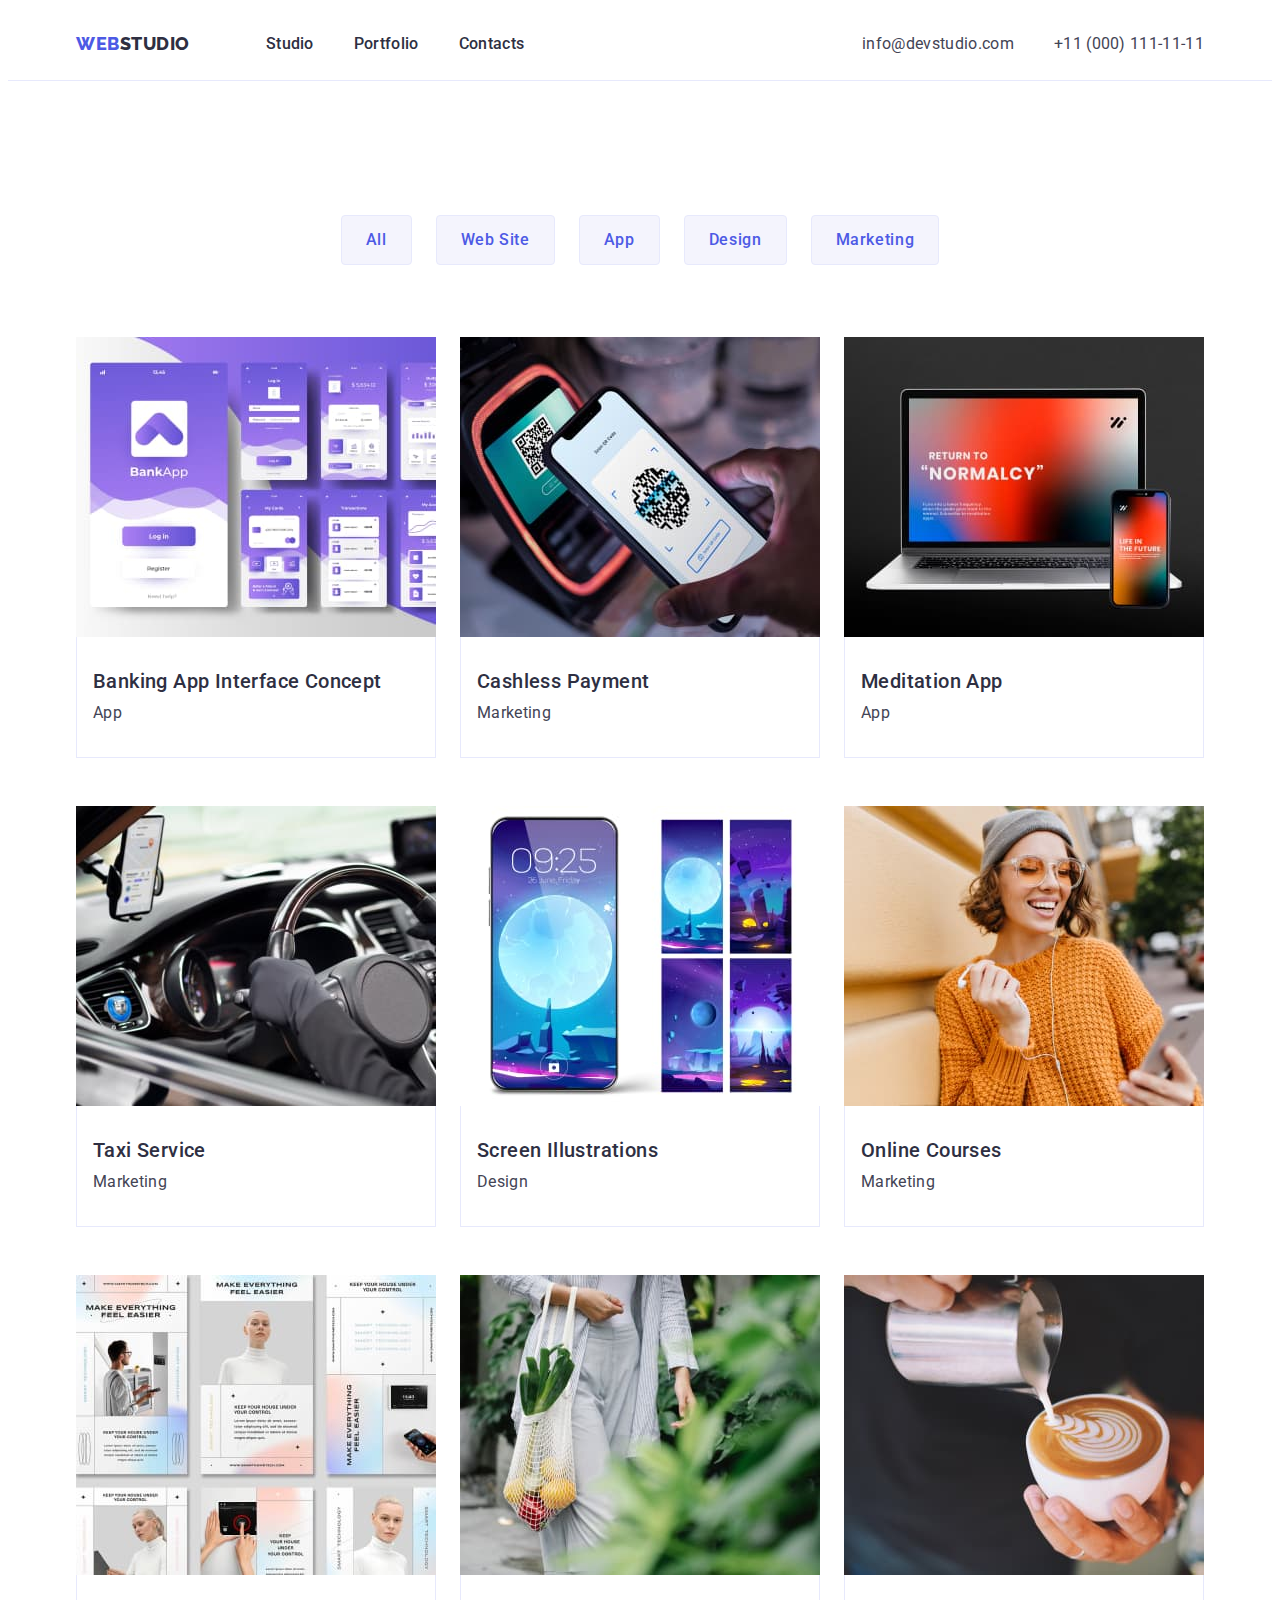
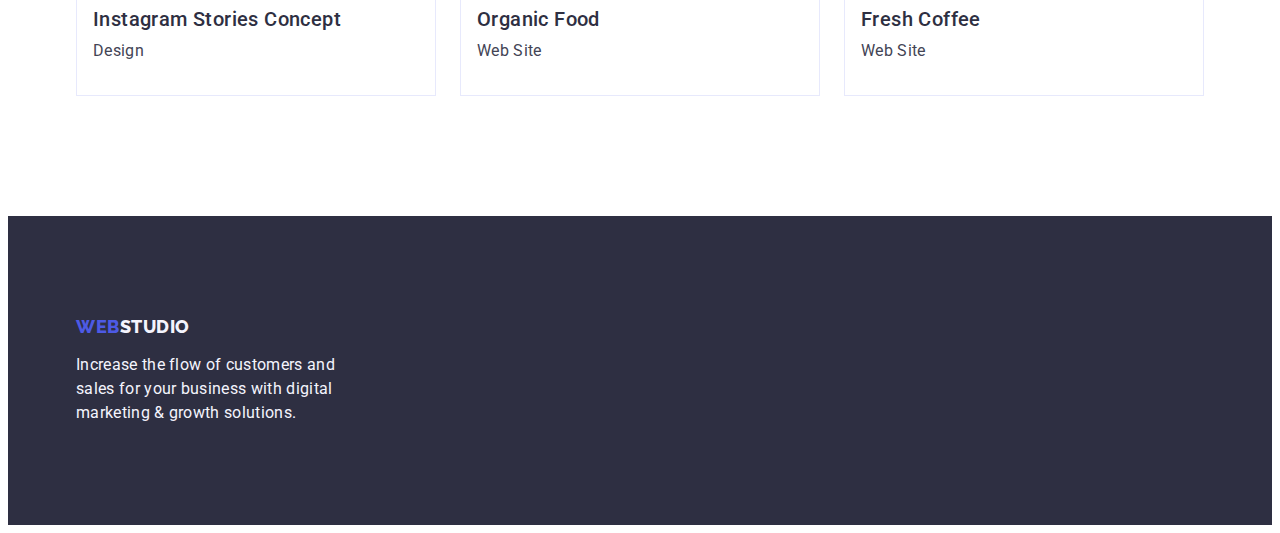
==== commit c4950e51: "hw-3-reworked" ====
--- a/portfolio.html
+++ b/portfolio.html
@@ -36,7 +36,7 @@
     <main>
         <section class="hero-portfolio list">
             <div class="container">
-            <h1 hidden>Our App</h1>
+            <h1 class="hidden-title">Our App</h1>
           <ul class="btn-list list">
             <li class="btn-item">
                 <button type="button" class="btn-panel">All</button>
@@ -87,7 +87,7 @@
     </main>
     <footer class="footer">
         <div class="container"> 
-            <a class="footer-logo link" href="./index.html">Web<span class="logo-color link">Studio</span></a>
+            <a class="footer-logo link footer-logo-style" href="./index.html">Web<span class="logo-color link footer-logo-style">Studio</span></a>
         <p class="footer-text">Increase the flow of customers and sales for your business with digital marketing & growth solutions.</p>
     </div>
     </footer>
--- a/css/style.css
+++ b/css/style.css
@@ -48,50 +48,24 @@
 }
 
  
-.logo-web {
+
+     
+/*-----------------navigation------------*/
+.header {
+    border-bottom: 1px solid #e7e9fc;
+}
+
+.header-container{
+   display: flex;
+   align-items: center;
+}
+
+.header-logo {
     font-family: 'Raleway', sans-serif;
 font-style: normal;
 font-weight: 800;
 font-size: 18px;
 line-height: 1.17;
-display: flex;
-align-items: center;
-letter-spacing: 0.03em;
-text-transform: uppercase;
-color: var(--btn-color);
-}
-
-
-.logo-studio {
-    font-family: 'Raleway', sans-serif;
-font-style: normal;
-font-weight: 800;
-font-size: 18px;
-line-height: 1.17;
-display: flex;
-align-items: center;
-letter-spacing: 0.03em;
-text-transform: uppercase;
-color: var(--title-color);
-}
-     
-/*-----------------navigation------------*/
-.header {
-    border-bottom: 1px solid #e7e9fc;
-}
-
-.header-container{
-   display: flex;
-   align-items: center;
-}
-
-.header-logo {
-    font-family: 'Raleway', sans-serif;
-font-style: normal;
-font-weight: 800;
-font-size: 18px;
-display: flex;
-line-height: 1.17;
 letter-spacing: 0.03em;
 text-transform: uppercase;
 color: var(--btn-color);
@@ -128,7 +102,7 @@
 
 .header-link {
     font-weight: 500;
-    display: flex;
+    display: block; 
 font-size: 16px;
 line-height: 1.5;
 letter-spacing: 0.02em;
@@ -148,13 +122,10 @@
 }
 
 .adress-item {
-    font-family: 'Roboto';
-    font-style: normal;
     font-size: 16px;
     line-height: 1.5;
     letter-spacing: 0.02em;
     color: var(--paragraph-color);
-    display: flex;
 }
 
 .adress-item:hover {
@@ -169,27 +140,25 @@
 /*--------------------------HERO----------------------*/
 .hero {
     background-color: var(--title-color);
-    padding: 188px 0 ; 
+    padding: 188px 0; 
+    text-align: center;
 }
 
 .hero-container{
     background-color: var(--title-color);
-    display: flex;
-    flex-direction: column;
-    align-items: center;
     margin: 0 auto;
-    justify-content: center;
 }
 
 .hero-title {
     font-size: 56px;
 line-height: 1.07;
 letter-spacing: 0.02em;
-display: flex;
-text-align: center;
+display: block;
 color: var(--background-color);
+margin-left: auto; margin-right: auto;
+max-width: 511px;
+max-height: 120px;
 margin-bottom: 48px;
-max-width: 496px;
 }
 
 .hero-btn {
@@ -202,13 +171,12 @@
 font-weight: 500;
 font-size: 16px;
 line-height: 1.5;
-align-items: center;
 letter-spacing: 0.04em;
 color: var(--background-color);
 background-color: var(--btn-color);
 cursor: pointer;
 min-width: 169px;
-align-content: center;
+margin-left: auto; margin-right: auto;
 }
 
 .hero-btn:hover {
@@ -225,10 +193,10 @@
 }
 
 .title-specials {
+visibility: hidden;
 }
 
 .about-container{
-    display: flex;
 }
 
 .about-list {
@@ -316,7 +284,6 @@
 
 .team-item {
     background-color: var(--background-color);
-    margin-top: 72px;
     width: calc((100% - 72px) / 4);
     border-radius: 0px 0px 4px 4px;
 }
@@ -398,6 +365,8 @@
 /*---------Btns--------*/
 
 
+
+
 .hero-portfolio {
    list-style: none;
    padding-top: 96px;
@@ -409,6 +378,10 @@
     justify-content: center;
     gap: 24px;
     margin-bottom: 72px;
+}
+
+.hidden-title {
+    visibility: hidden;
 }
 
 .btn-item {
@@ -431,10 +404,7 @@
     font-style: normal;
     font-weight: 500;
     font-size: 16px;
-    line-height: 1.5;
-    display: flex;
-    align-items: center;
-    text-align: center;
+    line-height: 1.5;   
     letter-spacing: 0.04em;
     color: var(--btn-color);
     background-color:#F4F4FD;
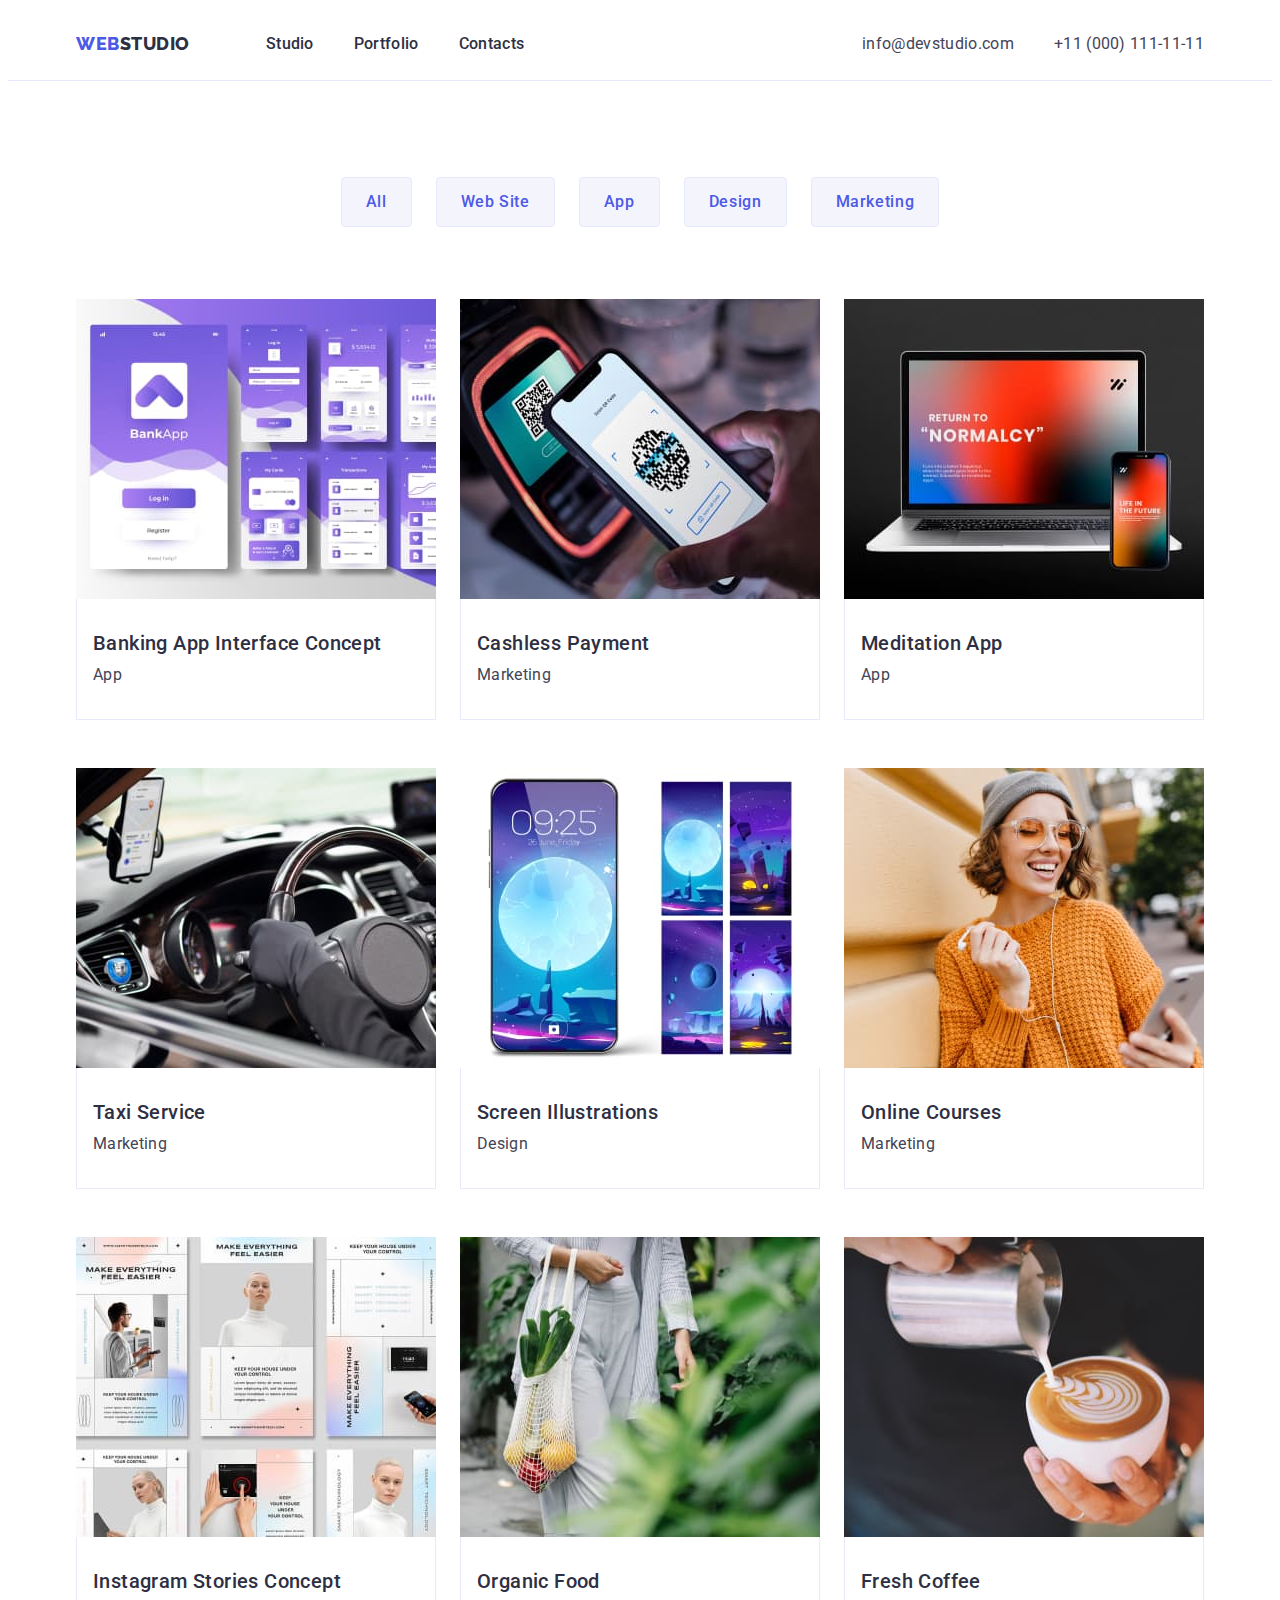
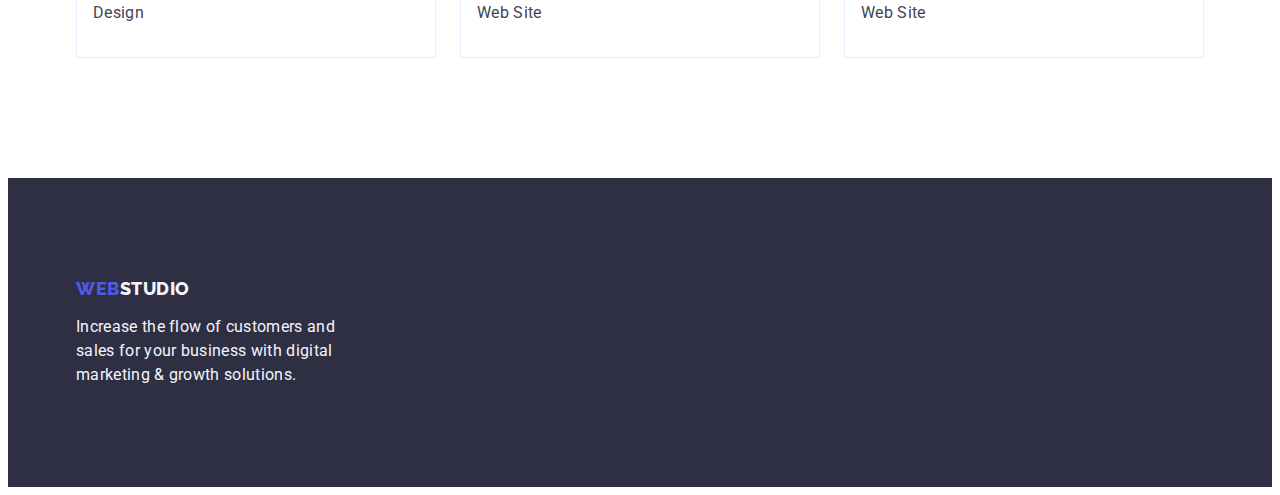
==== commit ddb25f0b: "hw-3-done" ====
--- a/portfolio.html
+++ b/portfolio.html
@@ -36,7 +36,7 @@
     <main>
         <section class="hero-portfolio list">
             <div class="container">
-            <h1 class="hidden-title">Our App</h1>
+            <h1 class="visually-hidden">Our App</h1>
           <ul class="btn-list list">
             <li class="btn-item">
                 <button type="button" class="btn-panel">All</button>
--- a/css/style.css
+++ b/css/style.css
@@ -156,7 +156,7 @@
 display: block;
 color: var(--background-color);
 margin-left: auto; margin-right: auto;
-max-width: 511px;
+max-width: 496px;
 max-height: 120px;
 margin-bottom: 48px;
 }
@@ -192,9 +192,18 @@
     padding: 120px 0 120px;
 }
 
-.title-specials {
-visibility: hidden;
-}
+.visually-hidden {
+    position: absolute;
+      white-space: nowrap;
+      width: 1px;
+      height: 1px;
+      overflow: hidden;
+      border: 0;
+      padding: 0;
+      clip: rect(0 0 0 0);
+      clip-path: inset(50%);
+      margin: -1px;
+  }
 
 .about-container{
 }
@@ -380,9 +389,18 @@
     margin-bottom: 72px;
 }
 
-.hidden-title {
-    visibility: hidden;
-}
+.visually-hidden {
+    position: absolute;
+      white-space: nowrap;
+      width: 1px;
+      height: 1px;
+      overflow: hidden;
+      border: 0;
+      padding: 0;
+      clip: rect(0 0 0 0);
+      clip-path: inset(50%);
+      margin: -1px;
+  }
 
 .btn-item {
     font-family: 'Roboto', sans-serif;
